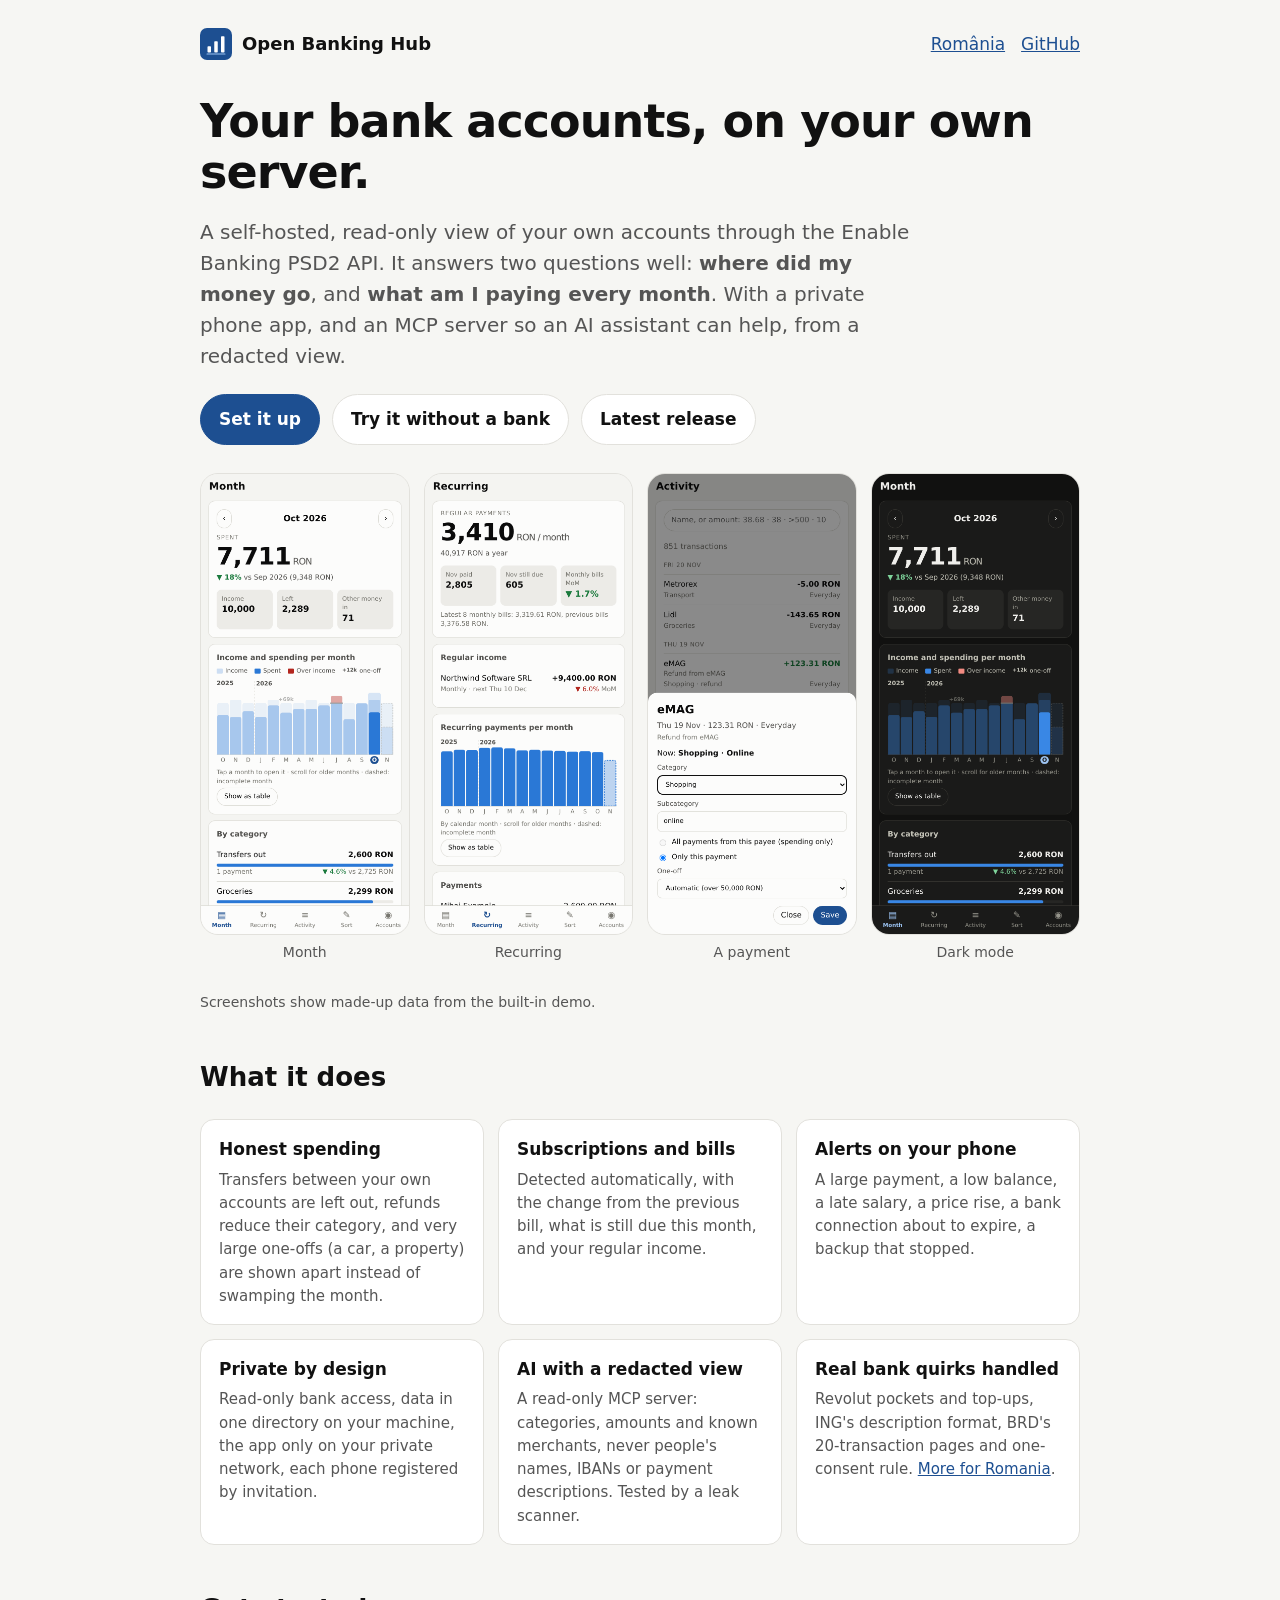
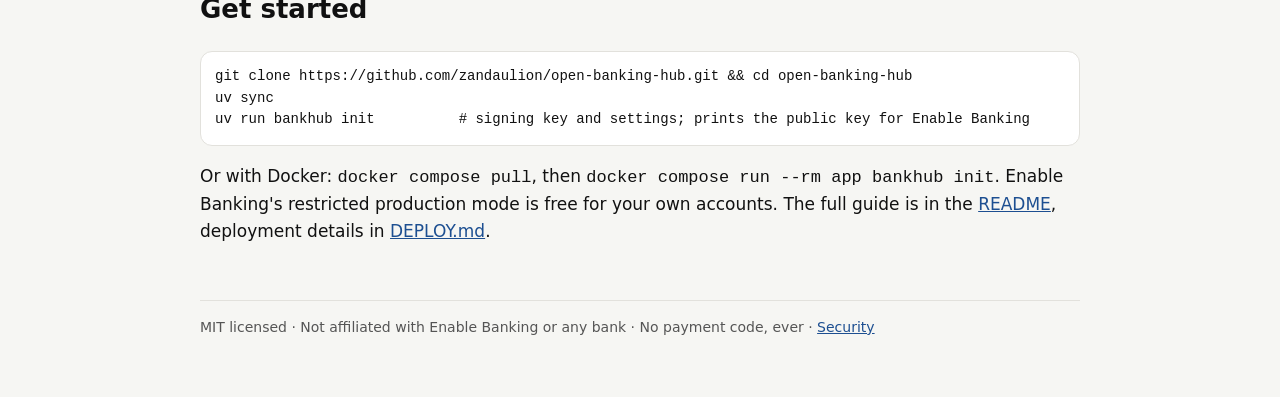
==== docs/index.html @ 761ad154 "0.2.0: phone notifications, health view, MCP prompts, container image, website - Web Push alerts aft" ====
<!doctype html>
<html lang="en">
<head>
<meta charset="utf-8">
<meta name="viewport" content="width=device-width, initial-scale=1">
<title>Open Banking Hub · your bank accounts, self-hosted and read-only</title>
<meta name="description" content="Self-hosted, read-only view of your own bank accounts through Enable Banking (PSD2): where the money went, what you pay every month, a private phone app and a redacted MCP server for AI assistants. MIT.">
<link rel="icon" href="icon.svg" type="image/svg+xml">
<link rel="stylesheet" href="site.css">
<meta property="og:title" content="Open Banking Hub">
<meta property="og:description" content="Your bank accounts, self-hosted and read-only: spending, subscriptions, income, a private phone app and a redacted MCP server.">
<meta property="og:image" content="https://zandaulion.github.io/open-banking-hub/screenshots/month-light.png">
</head>
<body>
<main>
<header class="top">
  <a class="brand" href="./"><img src="icon.svg" alt="">Open Banking Hub</a>
  <nav><a href="romania/">România</a><a href="https://github.com/zandaulion/open-banking-hub">GitHub</a></nav>
</header>

<h1>Your bank accounts, on your own server.</h1>
<p class="lead">A self-hosted, read-only view of your own accounts through the Enable Banking PSD2 API.
It answers two questions well: <strong>where did my money go</strong>, and <strong>what am I paying every month</strong>.
With a private phone app, and an MCP server so an AI assistant can help, from a redacted view.</p>
<div class="cta">
  <a class="btn primary" href="https://github.com/zandaulion/open-banking-hub#setup">Set it up</a>
  <a class="btn" href="https://github.com/zandaulion/open-banking-hub#try-it-without-a-bank">Try it without a bank</a>
  <a class="btn" href="https://github.com/zandaulion/open-banking-hub/releases/latest">Latest release</a>
</div>

<div class="shots">
  <figure><img src="screenshots/month-light.png" alt="Month view: spent, income, what is left, and every month in a chart" loading="lazy"><figcaption>Month</figcaption></figure>
  <figure><img src="screenshots/recurring-light.png" alt="Recurring payments with month-over-month change and regular income" loading="lazy"><figcaption>Recurring</figcaption></figure>
  <figure><img src="screenshots/payment-light.png" alt="A payment: change its category, or mark it as a one-off" loading="lazy"><figcaption>A payment</figcaption></figure>
  <figure><img src="screenshots/month-dark.png" alt="Month view in dark mode" loading="lazy"><figcaption>Dark mode</figcaption></figure>
</div>
<p style="color:var(--muted);font-size:14px">Screenshots show made-up data from the built-in demo.</p>

<h2>What it does</h2>
<div class="grid">
  <div class="card"><h3>Honest spending</h3><p>Transfers between your own accounts are left out, refunds reduce their category, and very large one-offs (a car, a property) are shown apart instead of swamping the month.</p></div>
  <div class="card"><h3>Subscriptions and bills</h3><p>Detected automatically, with the change from the previous bill, what is still due this month, and your regular income.</p></div>
  <div class="card"><h3>Alerts on your phone</h3><p>A large payment, a low balance, a late salary, a price rise, a bank connection about to expire, a backup that stopped.</p></div>
  <div class="card"><h3>Private by design</h3><p>Read-only bank access, data in one directory on your machine, the app only on your private network, each phone registered by invitation.</p></div>
  <div class="card"><h3>AI with a redacted view</h3><p>A read-only MCP server: categories, amounts and known merchants, never people's names, IBANs or payment descriptions. Tested by a leak scanner.</p></div>
  <div class="card"><h3>Real bank quirks handled</h3><p>Revolut pockets and top-ups, ING's description format, BRD's 20-transaction pages and one-consent rule. <a href="romania/">More for Romania</a>.</p></div>
</div>

<h2>Get started</h2>
<pre>git clone https://github.com/zandaulion/open-banking-hub.git && cd open-banking-hub
uv sync
uv run bankhub init          # signing key and settings; prints the public key for Enable Banking</pre>
<p>Or with Docker: <code>docker compose pull</code>, then <code>docker compose run --rm app bankhub init</code>.
Enable Banking's restricted production mode is free for your own accounts.
The full guide is in the <a href="https://github.com/zandaulion/open-banking-hub#setup">README</a>,
deployment details in <a href="https://github.com/zandaulion/open-banking-hub/blob/main/docs/DEPLOY.md">DEPLOY.md</a>.</p>

<footer>
  MIT licensed · Not affiliated with Enable Banking or any bank · No payment code, ever ·
  <a href="https://github.com/zandaulion/open-banking-hub/blob/main/SECURITY.md">Security</a>
</footer>
</main>
</body>
</html>
---- docs/site.css ----
:root { color-scheme: light dark; --bg:#f6f6f3; --card:#ffffff; --ink:#111; --muted:#555; --line:#e2e1dc; --accent:#1d4f91; }
@media (prefers-color-scheme: dark) { :root { --bg:#111110; --card:#1a1a19; --ink:#f0efec; --muted:#b9b8b0; --line:#34332f; --accent:#9cc3f2; } }
* { box-sizing: border-box; }
body { margin:0; background:var(--bg); color:var(--ink); font:400 17px/1.55 system-ui,-apple-system,"Segoe UI",Roboto,sans-serif; }
main { max-width: 920px; margin: 0 auto; padding: 28px 20px 60px; }
a { color: var(--accent); }
header.top { display:flex; justify-content:space-between; align-items:center; gap:12px; flex-wrap:wrap; }
header.top a.brand { font-weight:700; text-decoration:none; color:var(--ink); font-size:18px; display:flex; gap:10px; align-items:center; }
header.top img { width:32px; height:32px; }
nav a { margin-left: 16px; }
h1 { font-size: clamp(30px, 6vw, 46px); line-height:1.1; margin: 36px 0 12px; letter-spacing:-.02em; }
h2 { margin-top: 44px; font-size: 26px; }
.lead { font-size: 20px; color: var(--muted); max-width: 720px; }
.cta { display:flex; gap:12px; flex-wrap:wrap; margin: 22px 0; }
.btn { display:inline-block; padding: 11px 18px; border-radius: 99px; border:1px solid var(--line); background:var(--card); color:var(--ink); text-decoration:none; font-weight:600; }
.btn.primary { background: var(--accent); border-color: var(--accent); color: #fff; }
@media (prefers-color-scheme: dark) { .btn.primary { color:#0b0b0b; } }
.shots { display:grid; grid-template-columns: repeat(auto-fit, minmax(180px, 1fr)); gap: 14px; margin: 28px 0; }
.shots figure { margin:0; text-align:center; font-size:14px; color:var(--muted); }
.shots img { width:100%; border-radius: 18px; border:1px solid var(--line); }
.grid { display:grid; grid-template-columns: repeat(auto-fit, minmax(250px, 1fr)); gap: 14px; }
.card { background: var(--card); border:1px solid var(--line); border-radius: 14px; padding: 16px 18px; }
.card h3 { margin: 0 0 6px; font-size: 17px; }
.card p { margin: 0; color: var(--muted); font-size: 15px; }
pre { background: var(--card); border:1px solid var(--line); border-radius: 12px; padding: 14px; overflow-x:auto; font-size: 14px; }
table { border-collapse: collapse; width: 100%; font-size: 15px; }
td, th { border-top:1px solid var(--line); padding: 8px 6px; text-align:left; vertical-align: top; }
.tag { display:inline-block; font-size:12px; padding:2px 8px; border-radius:99px; background: var(--line); }
.tag.ok { background: color-mix(in srgb, #1b7a3d 22%, transparent); }
footer { margin-top: 56px; color: var(--muted); font-size: 14px; border-top:1px solid var(--line); padding-top: 16px; }
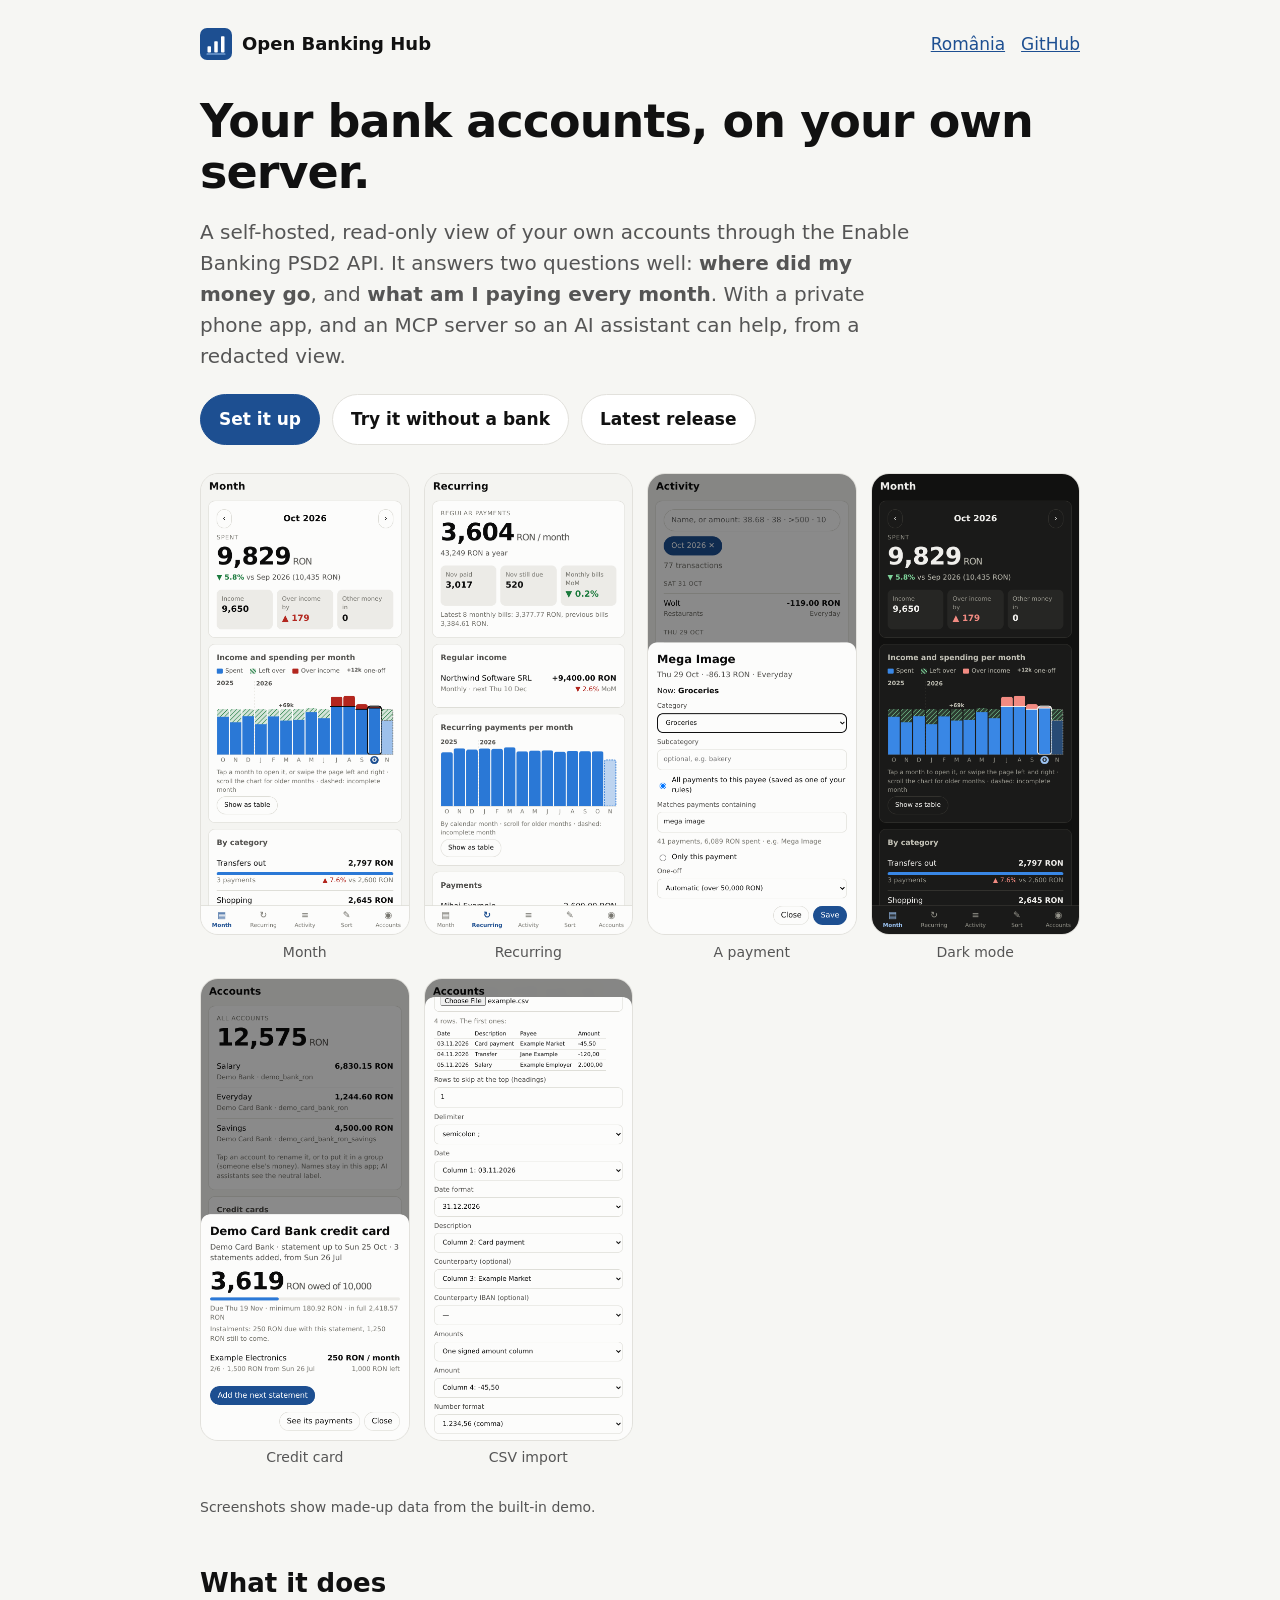
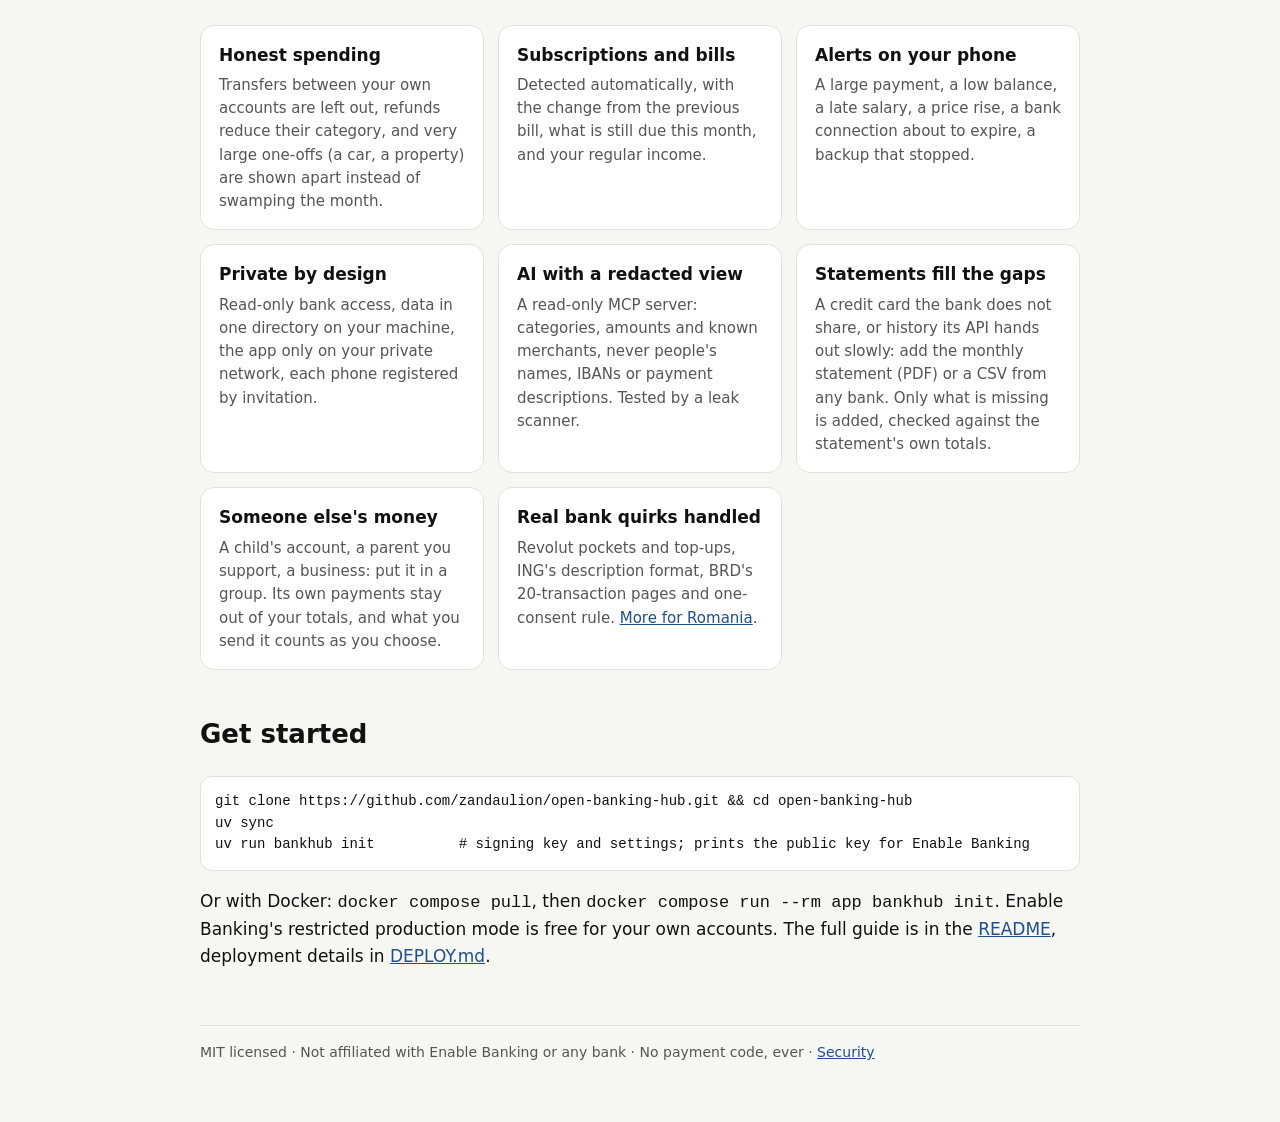
==== commit 1b440b18: "Docs and screenshots for statements, cards, CSV import and groups; demo shows them Co-Authored-By: C" ====
--- a/docs/index.html
+++ b/docs/index.html
@@ -33,6 +33,8 @@
   <figure><img src="screenshots/recurring-light.png" alt="Recurring payments with month-over-month change and regular income" loading="lazy"><figcaption>Recurring</figcaption></figure>
   <figure><img src="screenshots/payment-light.png" alt="A payment: change its category, or mark it as a one-off" loading="lazy"><figcaption>A payment</figcaption></figure>
   <figure><img src="screenshots/month-dark.png" alt="Month view in dark mode" loading="lazy"><figcaption>Dark mode</figcaption></figure>
+  <figure><img src="screenshots/card-light.png" alt="A credit card added from its monthly statements" loading="lazy"><figcaption>Credit card</figcaption></figure>
+  <figure><img src="screenshots/csv-light.png" alt="Importing a CSV from any bank" loading="lazy"><figcaption>CSV import</figcaption></figure>
 </div>
 <p style="color:var(--muted);font-size:14px">Screenshots show made-up data from the built-in demo.</p>
 
@@ -43,6 +45,8 @@
   <div class="card"><h3>Alerts on your phone</h3><p>A large payment, a low balance, a late salary, a price rise, a bank connection about to expire, a backup that stopped.</p></div>
   <div class="card"><h3>Private by design</h3><p>Read-only bank access, data in one directory on your machine, the app only on your private network, each phone registered by invitation.</p></div>
   <div class="card"><h3>AI with a redacted view</h3><p>A read-only MCP server: categories, amounts and known merchants, never people's names, IBANs or payment descriptions. Tested by a leak scanner.</p></div>
+  <div class="card"><h3>Statements fill the gaps</h3><p>A credit card the bank does not share, or history its API hands out slowly: add the monthly statement (PDF) or a CSV from any bank. Only what is missing is added, checked against the statement's own totals.</p></div>
+  <div class="card"><h3>Someone else's money</h3><p>A child's account, a parent you support, a business: put it in a group. Its own payments stay out of your totals, and what you send it counts as you choose.</p></div>
   <div class="card"><h3>Real bank quirks handled</h3><p>Revolut pockets and top-ups, ING's description format, BRD's 20-transaction pages and one-consent rule. <a href="romania/">More for Romania</a>.</p></div>
 </div>
 
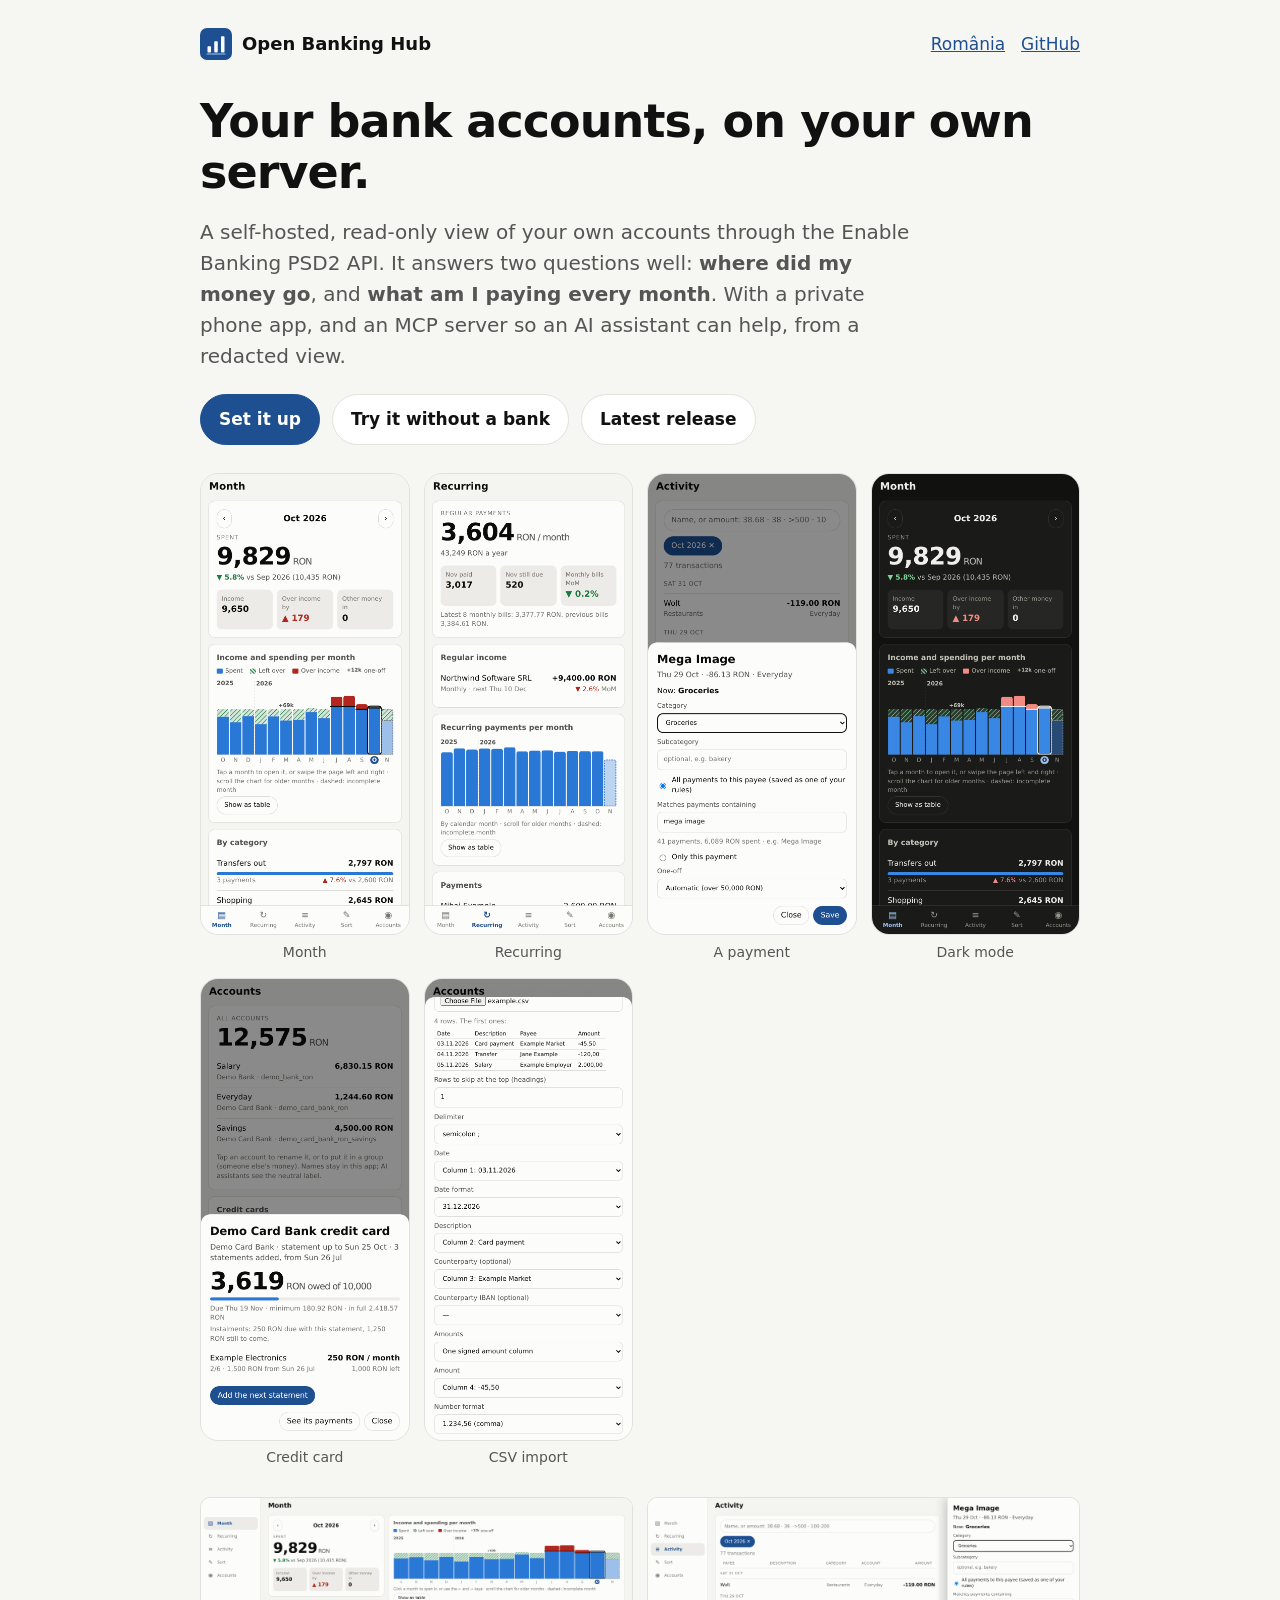
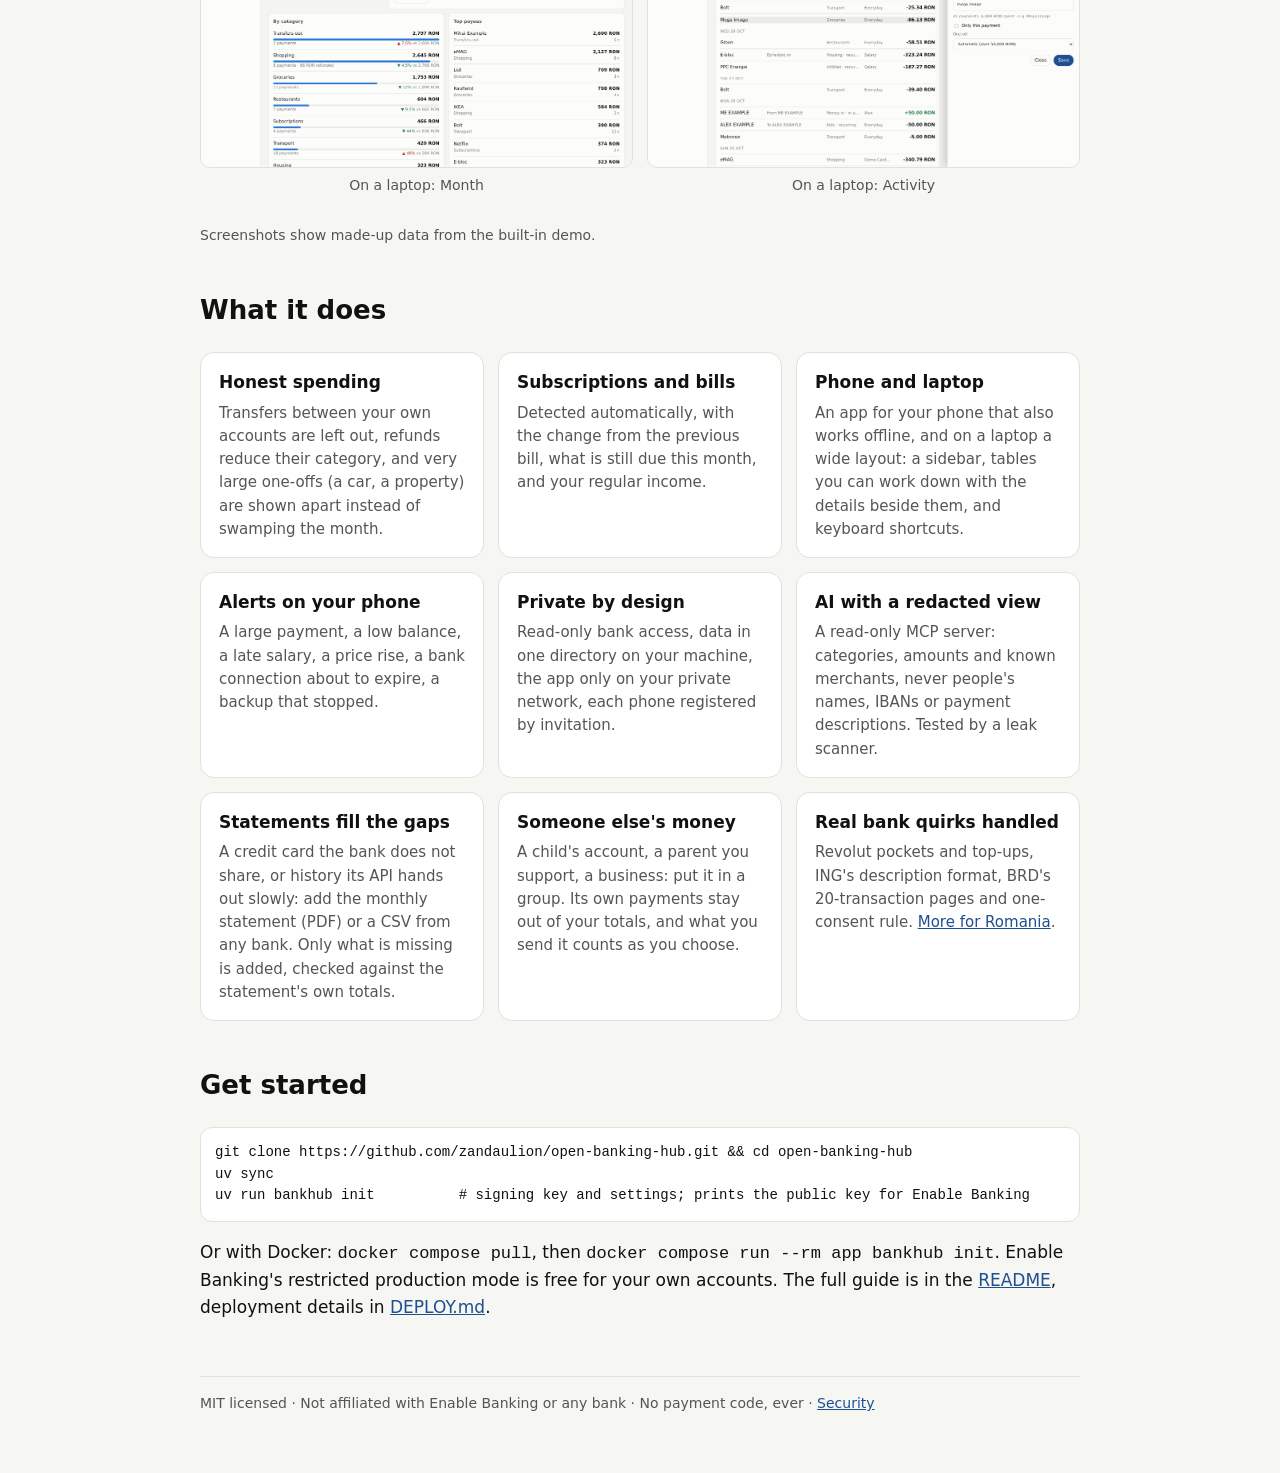
==== commit fa2379ec: "Docs: laptop screenshots and layout notes Co-Authored-By: Claude Opus 5.5 <noreply@anthropic.com>" ====
--- a/docs/index.html
+++ b/docs/index.html
@@ -36,12 +36,17 @@
   <figure><img src="screenshots/card-light.png" alt="A credit card added from its monthly statements" loading="lazy"><figcaption>Credit card</figcaption></figure>
   <figure><img src="screenshots/csv-light.png" alt="Importing a CSV from any bank" loading="lazy"><figcaption>CSV import</figcaption></figure>
 </div>
+<div class="shots wide">
+  <figure><img src="screenshots/desktop-month.png" alt="Month on a laptop: the figures beside the chart, categories and payees side by side" loading="lazy"><figcaption>On a laptop: Month</figcaption></figure>
+  <figure><img src="screenshots/desktop-activity.png" alt="Activity on a laptop: a table of payments with the selected one open beside it" loading="lazy"><figcaption>On a laptop: Activity</figcaption></figure>
+</div>
 <p style="color:var(--muted);font-size:14px">Screenshots show made-up data from the built-in demo.</p>
 
 <h2>What it does</h2>
 <div class="grid">
   <div class="card"><h3>Honest spending</h3><p>Transfers between your own accounts are left out, refunds reduce their category, and very large one-offs (a car, a property) are shown apart instead of swamping the month.</p></div>
   <div class="card"><h3>Subscriptions and bills</h3><p>Detected automatically, with the change from the previous bill, what is still due this month, and your regular income.</p></div>
+  <div class="card"><h3>Phone and laptop</h3><p>An app for your phone that also works offline, and on a laptop a wide layout: a sidebar, tables you can work down with the details beside them, and keyboard shortcuts.</p></div>
   <div class="card"><h3>Alerts on your phone</h3><p>A large payment, a low balance, a late salary, a price rise, a bank connection about to expire, a backup that stopped.</p></div>
   <div class="card"><h3>Private by design</h3><p>Read-only bank access, data in one directory on your machine, the app only on your private network, each phone registered by invitation.</p></div>
   <div class="card"><h3>AI with a redacted view</h3><p>A read-only MCP server: categories, amounts and known merchants, never people's names, IBANs or payment descriptions. Tested by a leak scanner.</p></div>
--- a/docs/site.css
+++ b/docs/site.css
@@ -18,6 +18,8 @@
 .shots { display:grid; grid-template-columns: repeat(auto-fit, minmax(180px, 1fr)); gap: 14px; margin: 28px 0; }
 .shots figure { margin:0; text-align:center; font-size:14px; color:var(--muted); }
 .shots img { width:100%; border-radius: 18px; border:1px solid var(--line); }
+.shots.wide { grid-template-columns: repeat(auto-fit, minmax(320px, 1fr)); margin-top: 0; }
+.shots.wide img { border-radius: 10px; }
 .grid { display:grid; grid-template-columns: repeat(auto-fit, minmax(250px, 1fr)); gap: 14px; }
 .card { background: var(--card); border:1px solid var(--line); border-radius: 14px; padding: 16px 18px; }
 .card h3 { margin: 0 0 6px; font-size: 17px; }
